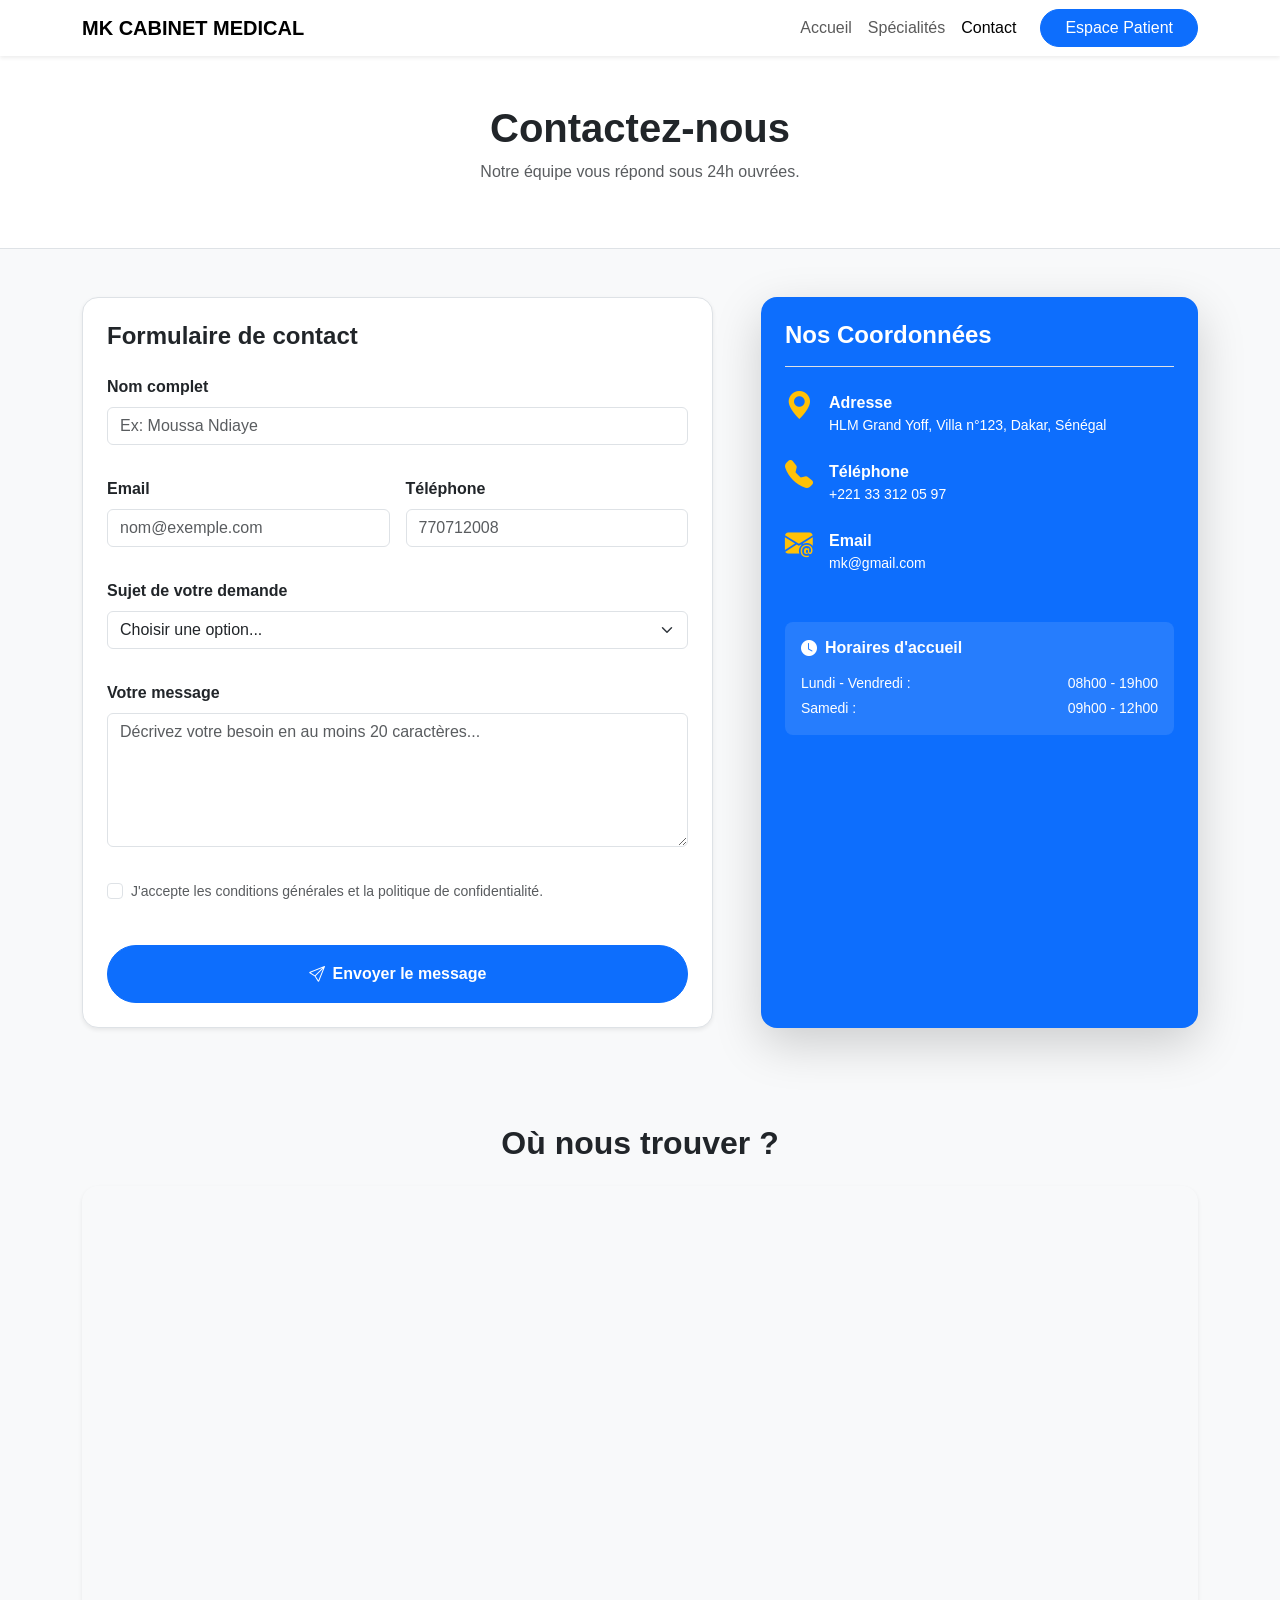
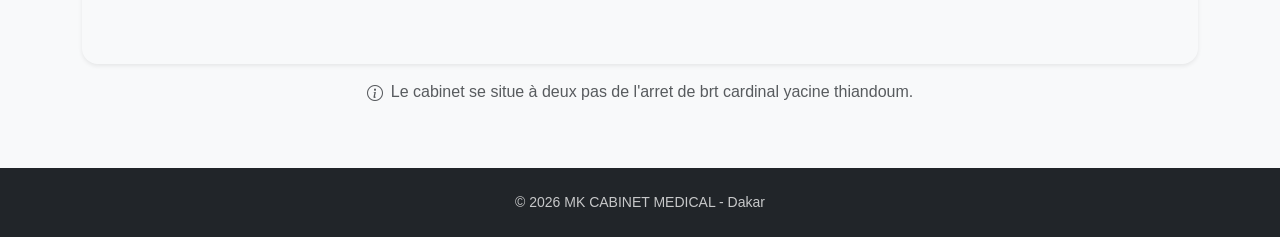
==== contact.html @ 5f5a0d70 "Add files via upload" ====
<!DOCTYPE html>
<html lang="fr">
<head>
    <meta charset="UTF-8">
    <meta name="viewport" content="width=device-width, initial-scale=1.0">
    <title>Contact & RDV | MK CABINET MEDICAL</title>
    <link href="https://cdn.jsdelivr.net/npm/bootstrap@5.3.3/dist/css/bootstrap.min.css" rel="stylesheet">
    <link rel="stylesheet" href="style.css">
    <link rel="stylesheet" href="https://cdn.jsdelivr.net/npm/bootstrap-icons@1.11.3/font/bootstrap-icons.css">
</head>
<body class="bg-light">

    <nav class="navbar navbar-expand-lg bg-white shadow-sm sticky-top">
        <div class="container">
            <a class="navbar-brand fw-bold" href="index.html">MK CABINET MEDICAL</a>
            <button class="navbar-toggler" type="button" data-bs-toggle="collapse" data-bs-target="#navbarNav">
                <span class="navbar-toggler-icon"></span>
            </button>
            <div class="collapse navbar-collapse" id="navbarNav">
                <ul class="navbar-nav ms-auto align-items-center">
                    <li><a class="nav-link" href="index.html">Accueil</a></li>
                    <li><a class="nav-link" href="specialites.html">Spécialités</a></li>
                    <li><a class="nav-link active" href="contact.html">Contact</a></li>
                    <li class="ms-lg-3"><a class="btn btn-primary rounded-pill px-4" href="login.html">Espace Patient</a></li>
                </ul>
            </div>
        </div>
    </nav>

    <header class="py-5 bg-white border-bottom mb-5">
        <div class="container text-center">
            <h1 class="fw-bold display-6">Contactez-nous</h1>
            <p class="text-muted">Notre équipe vous répond sous 24h ouvrées.</p>
        </div>
    </header>

    <main class="container pb-5">
        <div class="row g-5">
            
            <div class="col-md-7">
                <div class="p-4 border rounded-4 shadow-sm bg-white">
                    <h2 class="h4 fw-bold mb-4">Formulaire de contact</h2>
                    
                    <form action="#" method="POST" class="row g-3">
                        
                        <div class="col-md-12 mb-3">
                            <label class="form-label fw-semibold">Nom complet</label>
                            <input type="text" class="form-control" placeholder="Ex: Moussa Ndiaye" required minlength="2">
                        </div>

                        <div class="col-md-6 mb-3">
                            <label class="form-label fw-semibold">Email</label>
                            <input type="email" class="form-control" placeholder="nom@exemple.com" required>
                        </div>

                        <div class="col-md-6 mb-3">
                            <label class="form-label fw-semibold">Téléphone</label>
                            <input type="tel" class="form-control" placeholder="770712008" required>
                        </div>

                        <div class="col-md-12 mb-3">
                            <label class="form-label fw-semibold">Sujet de votre demande</label>
                            <select class="form-select" required>
                                <option value="" selected disabled>Choisir une option...</option>
                                <option value="rdv">Prendre un rendez-vous</option>
                                <option value="info">Demande d'information</option>
                                <option value="recrutement">Candidature / Emploi</option>
                                 
                            </select>
                        </div>

                        <div class="col-12 mb-3">
                            <label class="form-label fw-semibold">Votre message</label>
                            <textarea class="form-control" rows="5" required minlength="20" placeholder="Décrivez votre besoin en au moins 20 caractères..."></textarea>
                        </div>

                        <div class="col-12 mb-4">
                            <div class="form-check">
                                <input class="form-check-input" type="checkbox" id="checkConsent" required>
                                <label class="form-check-label small text-muted" for="checkConsent">
                                    J'accepte les conditions générales et la politique de confidentialité.
                                </label>
                            </div>
                        </div>

                        <div class="col-12">
                            <button type="submit" class="btn btn-primary w-100 py-3 rounded-pill fw-bold">
                                <i class="bi bi-send me-2"></i>Envoyer le message
                            </button>
                        </div>

                    </form>
                </div>
            </div>

            <div class="col-md-5">
                <div class="p-4 bg-primary text-white rounded-4 shadow-lg h-100">
                    <h2 class="h4 fw-bold mb-4 border-bottom pb-3">Nos Coordonnées</h2>
                    
                    <div class="d-flex mb-4">
                        <i class="bi bi-geo-alt-fill fs-3 text-warning me-3"></i>
                        <div>
                            <p class="fw-bold mb-0">Adresse</p>
                            <p class="small mb-0">HLM Grand Yoff, Villa n°123, Dakar, Sénégal</p>
                        </div>
                    </div>

                    <div class="d-flex mb-4">
                        <i class="bi bi-telephone-fill fs-3 text-warning me-3"></i>
                        <div>
                            <p class="fw-bold mb-0">Téléphone</p>
                            <p class="small mb-0">+221 33 312 05 97</p>
                        </div>
                    </div>

                    <div class="d-flex mb-4">
                        <i class="bi bi-envelope-at-fill fs-3 text-warning me-3"></i>
                        <div>
                            <p class="fw-bold mb-0">Email</p>
                            <p class="small mb-0">mk@gmail.com</p>
                        </div>
                    </div>

                    <div class="mt-5 p-3 bg-white bg-opacity-10 rounded-3">
                        <h3 class="h6 fw-bold mb-3"><i class="bi bi-clock-fill me-2"></i>Horaires d'accueil</h3>
                        <div class="d-flex justify-content-between small mb-1">
                            <span>Lundi - Vendredi :</span>
                            <span>08h00 - 19h00</span>
                        </div>
                        <div class="d-flex justify-content-between small">
                            <span>Samedi :</span>
                            <span>09h00 - 12h00</span>
                        </div>
                    </div>
                </div>
            </div>

        </div>
    </main>
<section class="container my-5">
    <h2 class="fw-bold text-center mb-4">Où nous trouver ?</h2>
    <div class="row">
        <div class="col-12">
            <div class="ratio ratio-21x9 shadow-sm rounded-4 overflow-hidden">
                <iframe 
                    src="https://www.google.com/maps/embed?pb=!1m18!1m12!1m3!1d3858.746536486!2d-17.45!3d14.73!2m3!1f0!2f0!3f0!3m2!1i1024!2i768!4f13.1!3m3!1m2!1s0x0%3A0x0!2zMTTCsDQzJzQ4LjAiTiAxN8KwMjcnMDAuMCJX!5e0!3m2!1sfr!2ssn!4v1715000000000!5m2!1sfr!2ssn" 
                    style="border:0;" 
                    allowfullscreen="" 
                    loading="lazy" 
                    referrerpolicy="no-referrer-when-downgrade">
                </iframe>
            </div>
            <p class="text-center mt-3 text-muted">
                <i class="bi bi-info-circle me-2"></i>Le cabinet se situe à deux pas de l'arret de brt cardinal yacine thiandoum.
            </p>
        </div>
    </div>
</section>
    <footer class="bg-dark text-white py-4 text-center mt-5">
        <div class="container">
            <p class="small mb-0 opacity-75">&copy; 2026 MK CABINET MEDICAL - Dakar</p>
        </div>
    </footer>

    <script src="https://cdn.jsdelivr.net/npm/bootstrap@5.3.3/dist/js/bootstrap.bundle.min.js"></script>
</body>
</html>
---- style.css ----
body {
    font-family: 'Segoe UI', Roboto, Helvetica, Arial, sans-serif;
    background-color: #f8f9fa;
    color: #212529;
}


   2. CORRECTION DES IMAGES (Anti-mosaïque & Alignement)
   ============================================================ */


.img-zoom-container {
    height: 280px;           
    overflow: hidden;        
    width: 100%;
    background-color: #eee;  
}


.img-card-fixed {
    width: 100%;
    height: 100%;
    object-fit: cover;       
    object-position: top;    
    display: block;
    transition: transform 0.5s ease; 
}

.specialite-card {
    transition: transform 0.3s ease, box-shadow 0.3s ease;
    border-radius: 15px;      
    overflow: hidden;         
}


.specialite-card:hover {
    transform: translateY(-8px);
    box-shadow: 0 12px 24px rgba(0,0,0,0.15) !important;
}


.specialite-card:hover .img-card-fixed {
    transform: scale(1.08);
}


   
.btn-sm {
    font-weight: 600;
    letter-spacing: 0.5px;
}

.badge {
    padding: 8px 12px;
    font-weight: 500;
}

.bi {
    vertical-align: middle;
    line-height: 1;
}


a, button {
    transition: all 0.2s ease-in-out;
}
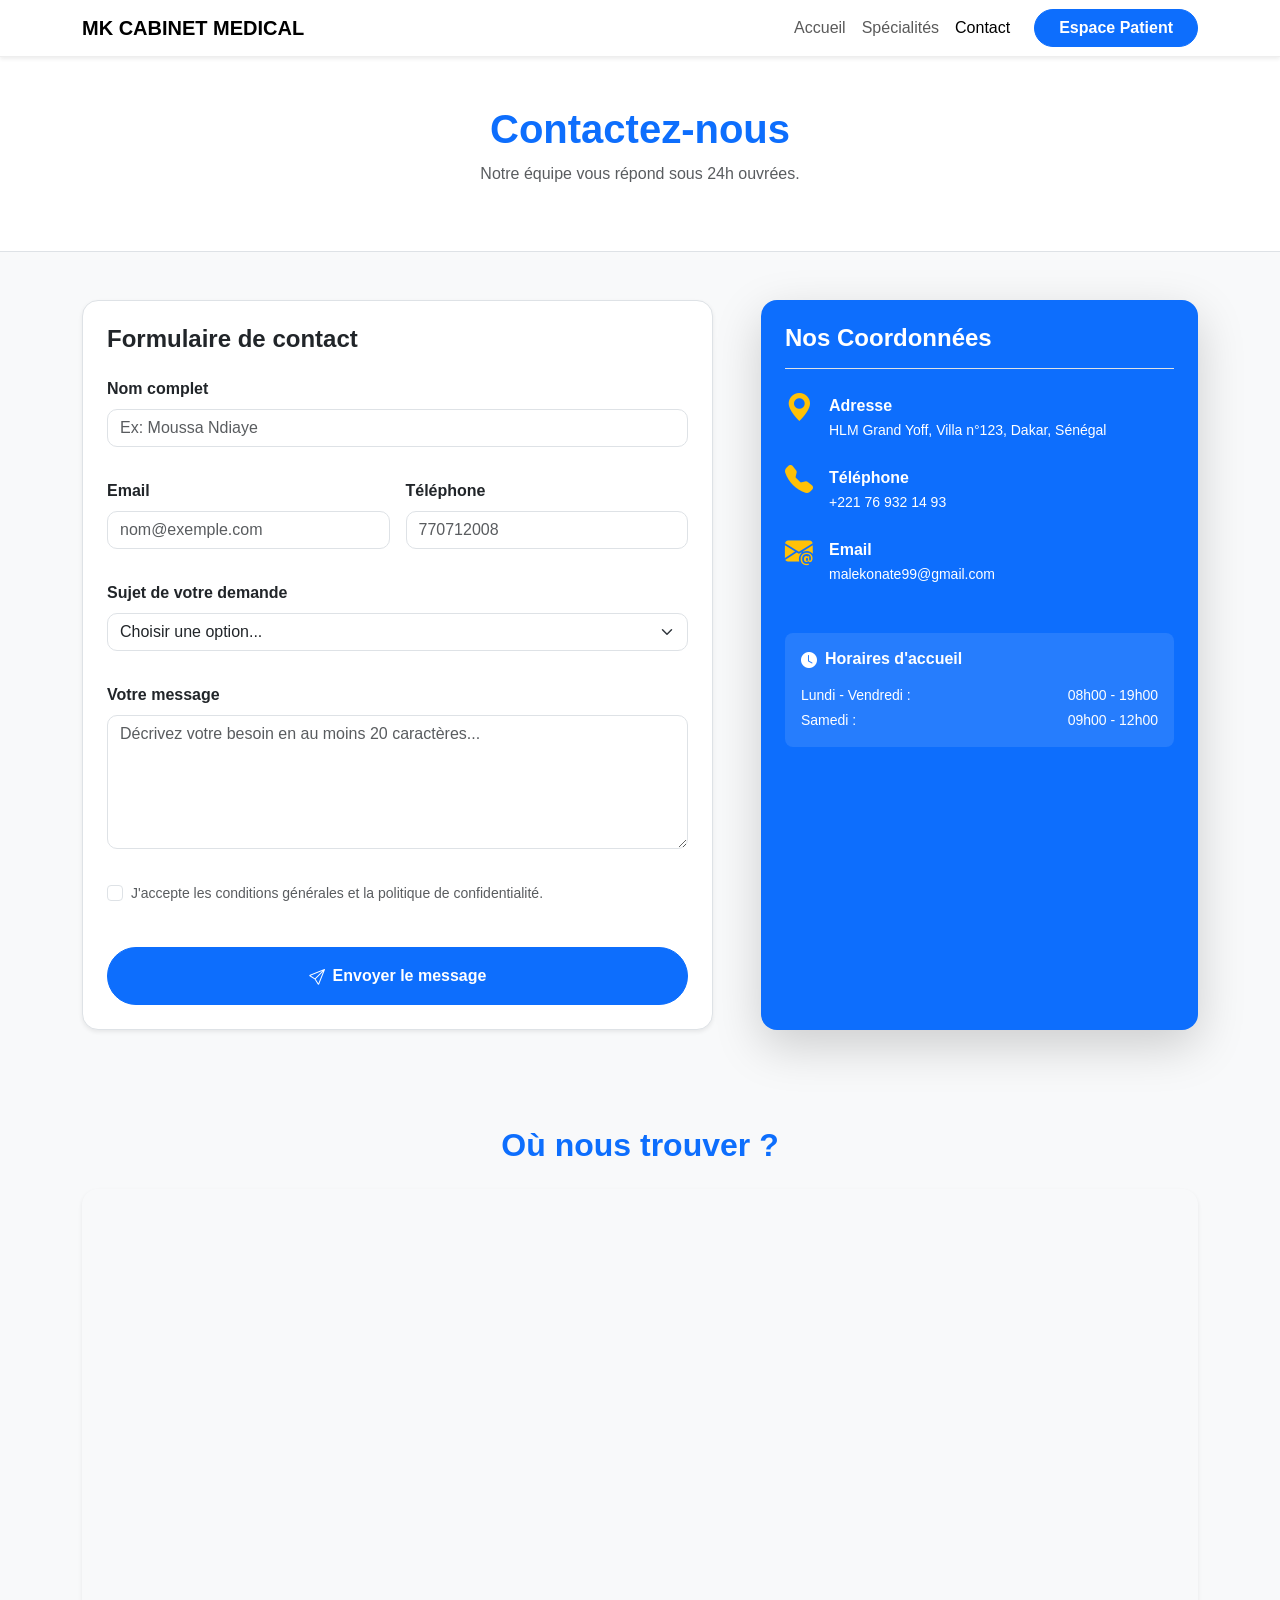
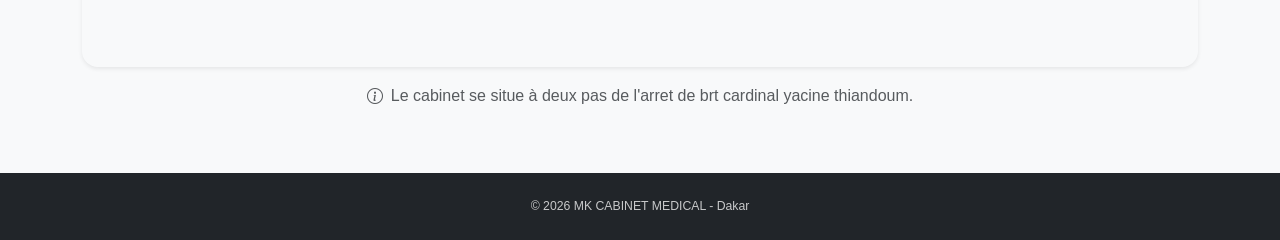
==== commit eaea37fd: "Add files via upload" ====
--- a/contact.html
+++ b/contact.html
@@ -109,7 +109,7 @@
                         <i class="bi bi-telephone-fill fs-3 text-warning me-3"></i>
                         <div>
                             <p class="fw-bold mb-0">Téléphone</p>
-                            <p class="small mb-0">+221 33 312 05 97</p>
+                            <p class="small mb-0">+221 76 932 14 93</p>
                         </div>
                     </div>
 
@@ -117,7 +117,7 @@
                         <i class="bi bi-envelope-at-fill fs-3 text-warning me-3"></i>
                         <div>
                             <p class="fw-bold mb-0">Email</p>
-                            <p class="small mb-0">mk@gmail.com</p>
+                            <p class="small mb-0">malekonate99@gmail.com</p>
                         </div>
                     </div>
 
--- a/style.css
+++ b/style.css
@@ -1,14 +1,8 @@
-
 body {
     font-family: 'Segoe UI', Roboto, Helvetica, Arial, sans-serif;
     background-color: #f8f9fa;
     color: #212529;
 }
-
-
-   2. CORRECTION DES IMAGES (Anti-mosaïque & Alignement)
-   ============================================================ */
-
 
 .img-zoom-container {
     height: 280px;           
@@ -16,7 +10,6 @@
     width: 100%;
     background-color: #eee;  
 }
-
 
 .img-card-fixed {
     width: 100%;
@@ -33,19 +26,15 @@
     overflow: hidden;         
 }
 
-
 .specialite-card:hover {
     transform: translateY(-8px);
     box-shadow: 0 12px 24px rgba(0,0,0,0.15) !important;
 }
 
-
 .specialite-card:hover .img-card-fixed {
     transform: scale(1.08);
 }
 
-
-   
 .btn-sm {
     font-weight: 600;
     letter-spacing: 0.5px;
@@ -61,7 +50,63 @@
     line-height: 1;
 }
 
-
 a, button {
     transition: all 0.2s ease-in-out;
+}
+
+h1, h2, h3 {
+    color: #0d6efd;
+}
+
+p {
+    line-height: 1.6;
+}
+
+.navbar {
+    border-bottom: 1px solid #eee;
+}
+
+.nav-link {
+    transition: 0.3s;
+}
+
+.nav-link:hover {
+    color: #0d6efd !important;
+}
+
+.card {
+    border-radius: 15px;
+    border: none;
+}
+
+img {
+    max-width: 100%;
+    display: block;
+}
+
+.btn {
+    border-radius: 50px;
+    font-weight: 600;
+}
+
+.btn:hover {
+    transform: scale(1.03);
+}
+
+.form-control, .form-select {
+    border-radius: 10px;
+}
+
+.form-control:focus {
+    box-shadow: 0 0 0 0.2rem rgba(13,110,253,0.2);
+}
+
+.login-wrapper {
+    min-height: 80vh;
+    display: flex;
+    align-items: center;
+}
+
+footer {
+    font-size: 14px;
 }
